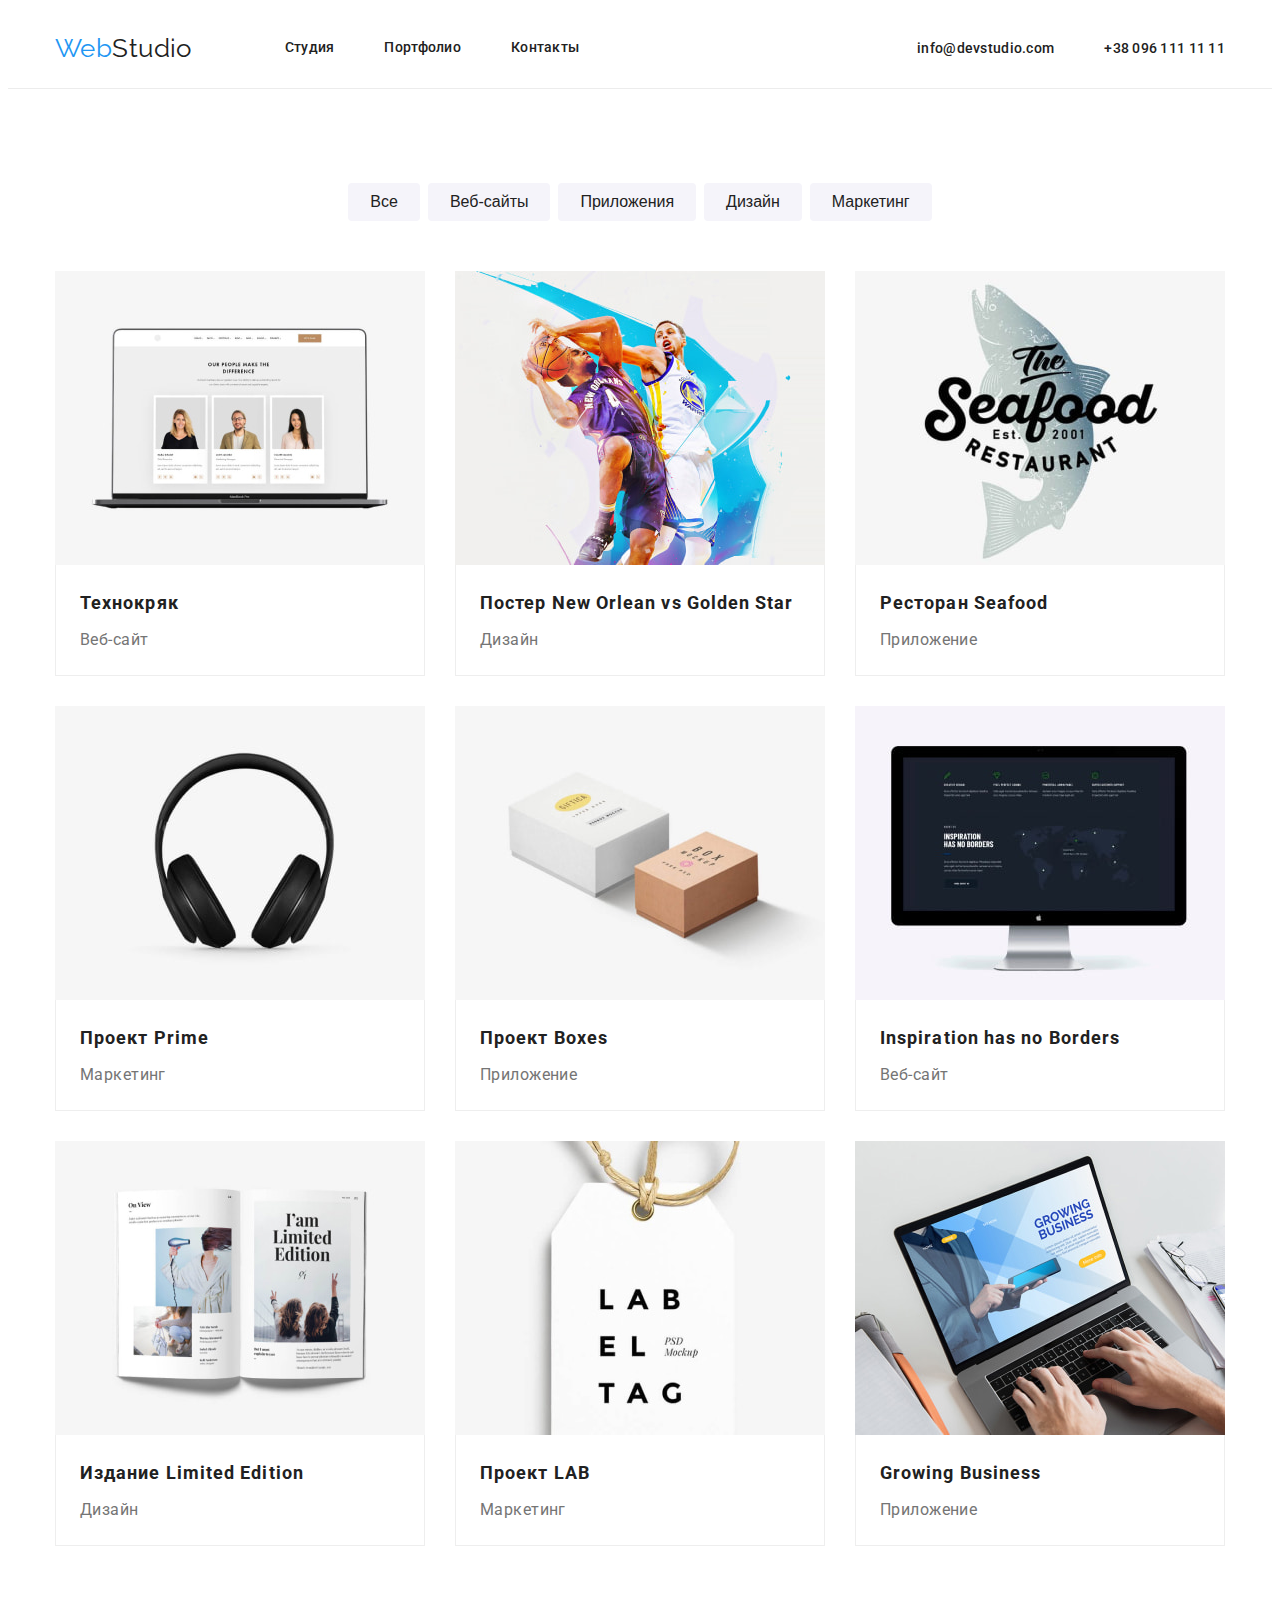
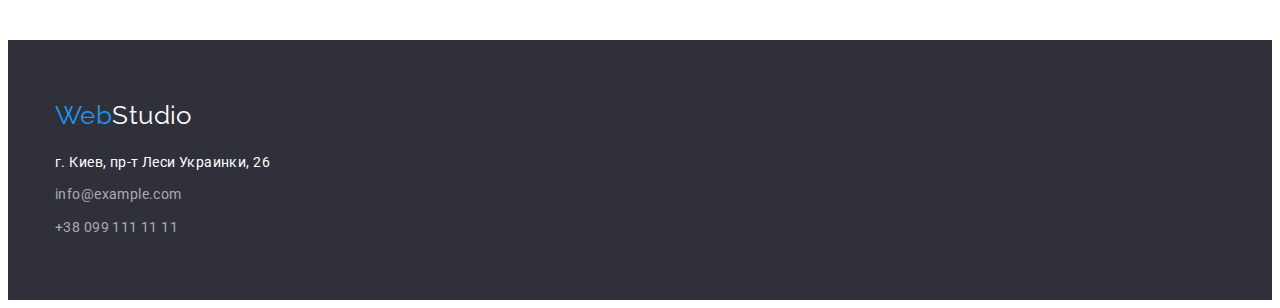
==== portfolio.html @ 61bf05d3 "Add clone repository goit-markup-hw-03" ====
<!DOCTYPE html>
<html lang="ru">
  <head>
    <meta charset="UTF-8" />
    <meta http-equiv="X-UA-Compatible" content="IE=edge" />
    <meta name="viewport" content="width=device-width, initial-scale=1.0" />
    <title>Портфолио</title>
    <link rel="stylesheet" href="./css/styles.css" />
    <link rel="preconnect" href="https://fonts.googleapis.com" />
    <link rel="preconnect" href="https://fonts.gstatic.com" crossorigin />
    <link
      href="https://fonts.googleapis.com/css2?family=Raleway:wght@700&family=Roboto:wght@400;500;700;900&display=swap"
      rel="stylesheet"
    />
  </head>
  <body>
    <!-- header -->
    <header class="header">
      <div class="container header-container">
        <a class="header-logo link" href="/index.html"
          ><span class="header-colortext">Web</span>Studio</a
        >

        <nav class="header-nav">
          <ul class="list header-list">
            <li class="header-item">
              <a class="link header-link" href="./index.html">Студия</a>
            </li>
            <li class="header-item">
              <a class="link header-link" href="./portfolio.html">Портфолио</a>
            </li>
            <li class="header-item">
              <a class="link header-link" href="">Контакты</a>
            </li>
          </ul>
        </nav>

        <ul class="list contacts-list">
          <li class="header-item">
            <a class="link header-contact" href="mailto:info@devstudio.com"
              >info@devstudio.com</a
            >
          </li>
          <li class="header-item">
            <a class="link header-contact" href="tel:+380961111111"
              >+38 096 111 11 11</a
            >
          </li>
        </ul>
      </div>
    </header>

    <main>
      <!-- portfolio page -->
      <section class="section portfolio">
        <div class="container">
          <!-- logical header  -->
          <h1 class="portfolio-title">Портфолио</h1>

          <!-- button block -->
          <ul class="list portfolio-filter-list">
            <li class="portfolio-item">
              <button class="portfolio-btn" type="button">Все</button>
            </li>
            <li class="portfolio-item">
              <button class="portfolio-btn" type="button">Веб-сайты</button>
            </li>
            <li class="portfolio-item">
              <button class="portfolio-btn" type="button">Приложения</button>
            </li>
            <li class="portfolio-item">
              <button class="portfolio-btn" type="button">Дизайн</button>
            </li>
            <li class="portfolio-item">
              <button class="portfolio-btn" type="button">Маркетинг</button>
            </li>
          </ul>

          <ul class="list portfolio-list">
            <li class="portfolio-item portfolio-cards">
              <a class="link portfolio-link" href=""
                ><img
                  class="portfolio-picture"
                  src="./images/portfolio/site-technocryak.jpg"
                  alt="Веб-сайт"
                  width="370"
                />
                <div class="portfolio-div">
                  <h2 class="portfolio-second-title">Технокряк</h2>
                  <p class="portfolio-after-title">Веб-сайт</p>
                </div>
              </a>
            </li>
            <li class="portfolio-item portfolio-cards">
              <a class="link portfolio-link" href=""
                ><img
                  class="portfolio-picture"
                  src="./images/portfolio/poster.jpg"
                  alt="Баскетболисты играют в баскетбол"
                  width="370"
                />
                <div class="portfolio-div">
                  <h2 class="portfolio-second-title">
                    Постер New Orlean vs Golden Star
                  </h2>
                  <p class="portfolio-after-title">Дизайн</p>
                </div>
              </a>
            </li>
            <li class="portfolio-item portfolio-cards">
              <a class="link portfolio-link" href=""
                ><img
                  class="portfolio-picture"
                  src="./images/portfolio/restaurant-seafood.jpg"
                  alt="Логотип с рыбой"
                  width="370"
                />
                <div class="portfolio-div">
                  <h2 class="portfolio-second-title">Ресторан Seafood</h2>
                  <p class="portfolio-after-title">Приложение</p>
                </div>
              </a>
            </li>
            <li class="portfolio-item portfolio-cards">
              <a class="link portfolio-link" href=""
                ><img
                  class="portfolio-picture"
                  src="./images/portfolio/project-prime.jpg"
                  alt="Черные наушники"
                  width="370"
                />
                <div class="portfolio-div">
                  <h2 class="portfolio-second-title">Проект Prime</h2>
                  <p class="portfolio-after-title">Маркетинг</p>
                </div>
              </a>
            </li>
            <li class="portfolio-item portfolio-cards">
              <a class="link portfolio-link" href=""
                ><img
                  class="portfolio-picture"
                  src="./images/portfolio/project-boxes.jpg"
                  alt="Две коробки"
                  width="370"
                />
                <div class="portfolio-div">
                  <h2 class="portfolio-second-title">Проект Boxes</h2>
                  <p class="portfolio-after-title">Приложение</p>
                </div>
              </a>
            </li>
            <li class="portfolio-item portfolio-cards">
              <a class="link portfolio-link" href=""
                ><img
                  class="portfolio-picture"
                  src="./images/portfolio/site-inspiration.jpg"
                  alt="Монитор со статистикой"
                  width="370"
                />
                <div class="portfolio-div">
                  <h2 class="portfolio-second-title" lang="en">
                    Inspiration has no Borders
                  </h2>
                  <p class="portfolio-after-title">Веб-сайт</p>
                </div>
              </a>
            </li>
            <li class="portfolio-item portfolio-cards">
              <a class="link portfolio-link" href=""
                ><img
                  class="portfolio-picture"
                  src="./images/portfolio/limited-edition.jpg"
                  alt="Книга со статьями"
                  width="370"
                />
                <div class="portfolio-div">
                  <h2 class="portfolio-second-title">
                    Издание Limited Edition
                  </h2>
                  <p class="portfolio-after-title">Дизайн</p>
                </div>
              </a>
            </li>
            <li class="portfolio-item portfolio-cards">
              <a class="link portfolio-link" href=""
                ><img
                  class="portfolio-picture"
                  src="./images/portfolio/project-lab.jpg"
                  alt="Бирка"
                  width="370"
                />
                <div class="portfolio-div">
                  <h2 class="portfolio-second-title">Проект LAB</h2>
                  <p class="portfolio-after-title">Маркетинг</p>
                </div>
              </a>
            </li>
            <li class="portfolio-item portfolio-cards">
              <a class="link portfolio-link" href=""
                ><img
                  class="portfolio-picture"
                  src="./images/portfolio/growing-business.jpg"
                  alt="Человек печтает на ноутбуке"
                  width="370"
                />
                <div class="portfolio-div">
                  <h2 class="portfolio-second-title" lang="en">
                    Growing Business
                  </h2>
                  <p class="portfolio-after-title">Приложение</p>
                </div>
              </a>
            </li>
          </ul>
        </div>
      </section>
    </main>
    <!-- site footer -->
    <footer class="footer">
      <div class="container">
        <a class="link footer-logo" href="/index.html"
          ><span class="footer-colortext">Web</span>Studio</a
        >

        <address class="footer-address">
          <ul class="list footer-list">
            <li class="footer-contact address">
              <a
                class="link add"
                target="_blank"
                rel="noopener"
                noreferrer
                href="https://goo.gl/maps/jbVV8wjMCnb47XMv7"
                >г. Киев, пр-т Леси Украинки, 26</a
              >
            </li>
            <li class="footer-contact address">
              <a class="link footer-contact" href="mailto:info@example.com"
                >info@example.com</a
              >
            </li>
            <li class="footer-contact address">
              <a class="link footer-contact" href="tel:+380991111111"
                >+38 099 111 11 11</a
              >
            </li>
          </ul>
        </address>
      </div>
    </footer>
  </body>
</html>
---- css/styles.css ----
/* basic style settings */

*,
::after,
::before {
  box-sizing: border-box;
}

p,
h1,
h2,
h3,
h4,
h5,
h6 {
  margin: 0;
  padding: 0;
}

ul,
ol {
  margin: 0;
  padding-left: 0;
  list-style: none;
}

button {
  cursor: pointer;
}

img {
  display: block;
  max-width: 100%;
  height: auto;
}

.section {
  padding-top: 94px;
  padding-bottom: 94px;
}

.link {
  text-decoration: none;
  color: var(--primary-text-color);
}

.container {
  width: 1200px;
  padding-left: 15px;
  padding-right: 15px;
  margin: 0 auto;
  /* border: 2px solid red; */
}

:root {
  --primary-text-color: #212121;
  --accent-color: #2196f3;
  --paragraph-color: #757575;
  --primary-background-color: #e5e5e5;
  --primary-white-color: #ffffff;
  --accent-background-color: #2f303a;
  --background-btn-color: #f5f4fa;
  --background-accent-btn: #188ce8;
  --header-border: #ececec;
}

body {
  color: var(--primary-text-color);
  background-color: var(--primary-white-color);

  font-family: Roboto, sans-serif;
  font-size: 14px;
  letter-spacing: 0.03em;
}

/* customizing styles header */

.header {
  border-bottom: 1px solid var(--header-border);
}

.header-container {
  display: flex;
  align-items: center;
}

/* .header-nav li {
  border: 2px solid rebeccapurple;
} */

.header-colortext {
  color: var(--accent-color);
}

.header-logo {
  font-family: Raleway;
  font-size: 26px;
  line-height: 1.19;
}

.header-list {
  display: flex;
  margin-left: 93px;
}

.header-list .header-item:not(:last-child) {
  margin-right: 50px;
}

.header-list .link {
  display: block;
  padding-top: 32px;
  padding-bottom: 32px;
}

.header-link:hover {
  color: var(--accent-color);
}

.contacts-list {
  display: flex;
  margin-left: auto;
}

.contacts-list .header-item + .header-item {
  margin-left: 50px;
}

.header-contact:hover,
.header-contact:focus {
  color: var(--accent-color);
}

.header-link,
.header-contact {
  font-weight: 500;
  line-height: 1.14;
  letter-spacing: 0.02em;
}

/* customizing styles hero block */

.hero {
  background-color: var(--accent-background-color);

  padding-top: 200px;
  padding-bottom: 200px;
  align-items: center;
}

.hero .container {
  text-align: center;
}

.hero-title {
  margin-bottom: 30px;

  color: var(--primary-white-color);

  font-weight: 900;
  font-size: 44px;
  line-height: 1.36;
  text-align: center;
  letter-spacing: 0.06em;
  text-transform: uppercase;
}

.hero-btn {
  padding-top: 10px;
  padding-left: 32px;
  padding-bottom: 10px;
  padding-right: 32px;
  justify-content: center;

  text-align: center;
  border-width: 0px;
  border-radius: 4px;
  border: none;

  color: var(--primary-white-color);
  background-color: var(--accent-color);

  font-weight: bold;
  font-size: 16px;
  line-height: 1.86;
  letter-spacing: 0.06em;
}

.hero-btn:hover,
.hero-btn:focus {
  background-color: var(--background-accent-btn);
}

/* customizing styles about block */

.about {
  padding-top: 94px;
  padding-bottom: 94px;
}

.about-list {
  display: flex;
  justify-content: space-between;
}

.about-list .about-item + .about-item {
  margin-left: 30px;
}

.about-title {
  /* hide the title */
  position: absolute;
  width: 1px;
  height: 1px;
  margin: -1px;
  padding: 0;
  overflow: hidden;
  border: 0;
  clip: rect(0 0 0 0);
}

.about-second-title {
  margin-bottom: 10px;

  line-height: 1.14;
  text-transform: uppercase;
}

.about-after-title {
  color: var(--paragraph-color);

  line-height: 1.5;
}

/* customizing styles activity block */

.activity {
  padding-top: 0;
}

.activity-title {
  margin-bottom: 50px;

  font-size: 36px;
  line-height: 1.17;
  text-align: center;
}

.activity-list {
  display: flex;
  align-items: center;
}

.activity-list .activity-item + .activity-item {
  margin-left: 30px;
}

/* customizing styles team block */

.team {
  background-color: var(--background-btn-color);
}

.team-title {
  margin-bottom: 50px;

  font-size: 36px;
  line-height: 42px;
  text-align: center;
}

.team-list {
  display: flex;
  align-items: center;
  justify-content: center;
}

.team-list .team-item + .team-item {
  margin-left: 30px;
}

.team-item {
  background-color: var(--primary-white-color);

  box-shadow: 0px 1px 3px rgba(0, 0, 0, 0.12), 0px 1px 1px rgba(0, 0, 0, 0.14),
    0px 2px 1px rgba(0, 0, 0, 0.2);
  border-radius: 0px 0px 4px 4px;
}

.team-div {
  padding-top: 30px;
  padding-bottom: 30px;
}

.team-second-title {
  margin-bottom: 10px;

  font-weight: 500;
  font-size: 16px;
  line-height: 1.18;
  text-align: center;
}

.team-after-title {
  /* padding-bottom: 30px; */

  color: var(--paragraph-color);

  font-size: 16px;
  line-height: 1.18;
  text-align: center;
}

/* customizing styles footer */

.footer {
  padding-top: 60px;
  padding-bottom: 60px;

  background-color: var(--accent-background-color);
}

.footer-colortext {
  color: var(--accent-color);
}

.footer-logo {
  display: block;
  margin-bottom: 20px;

  color: var(--primary-white-color);

  font-family: Raleway;
  font-size: 26px;
  line-height: 1.19;
}

.footer-contact:focus {
  color: var(--accent-color);
}

.footer-contact {
  color: rgba(255, 255, 255, 0.6);

  font-style: normal;
  line-height: 1.71;
}

.footer-contact:not(:last-child) {
  margin-bottom: 9px;
}

.add {
  color: var(--primary-white-color);
}

/* ----portfolio---- */

/* customizing styles portfolio page */

.portfolio-title {
  /* hide the title */
  position: absolute;
  width: 1px;
  height: 1px;
  margin: -1px;
  padding: 0;
  overflow: hidden;
  border: 0;
  clip: rect(0 0 0 0);
}

.portfolio-filter-list {
  display: flex;
  justify-content: center;
  margin-bottom: 50px;
}

.portfolio-filter-list .portfolio-item + .portfolio-item {
  margin-left: 8px;
}

.portfolio-list {
  display: flex;
  flex-wrap: wrap;
  margin-top: -30px;
  margin-left: -30px;
}

.portfolio-cards {
  margin-top: 30px;
  margin-left: 30px;
  flex-basis: calc(100% - 90px) / 3;
}

.portfolio-div {
  border-left: 1px solid #eeeeee;
  border-right: 1px solid #eeeeee;
  border-bottom: 1px solid #eeeeee;

  padding: 20px 24px 20px 24px;
}

.portfolio-btn {
  padding-top: 6px;
  padding-left: 22px;
  padding-bottom: 6px;
  padding-right: 22px;

  color: var(--primary-text-color);
  background-color: var(--background-btn-color);

  font-weight: 500;
  font-size: 16px;
  line-height: 1.62;
  text-align: center;

  border-width: 0px;
  border-radius: 4px;
}

.portfolio-btn:focus,
.portfolio-btn:hover {
  color: var(--primary-white-color);
  background-color: var(--accent-color);
}

.portfolio-second-title {
  margin-bottom: 4px;

  font-weight: bold;
  font-size: 18px;
  line-height: 2;
  letter-spacing: 0.06em;
}

.portfolio-after-title {
  color: var(--paragraph-color);

  font-size: 16px;
  line-height: 1.87;
}
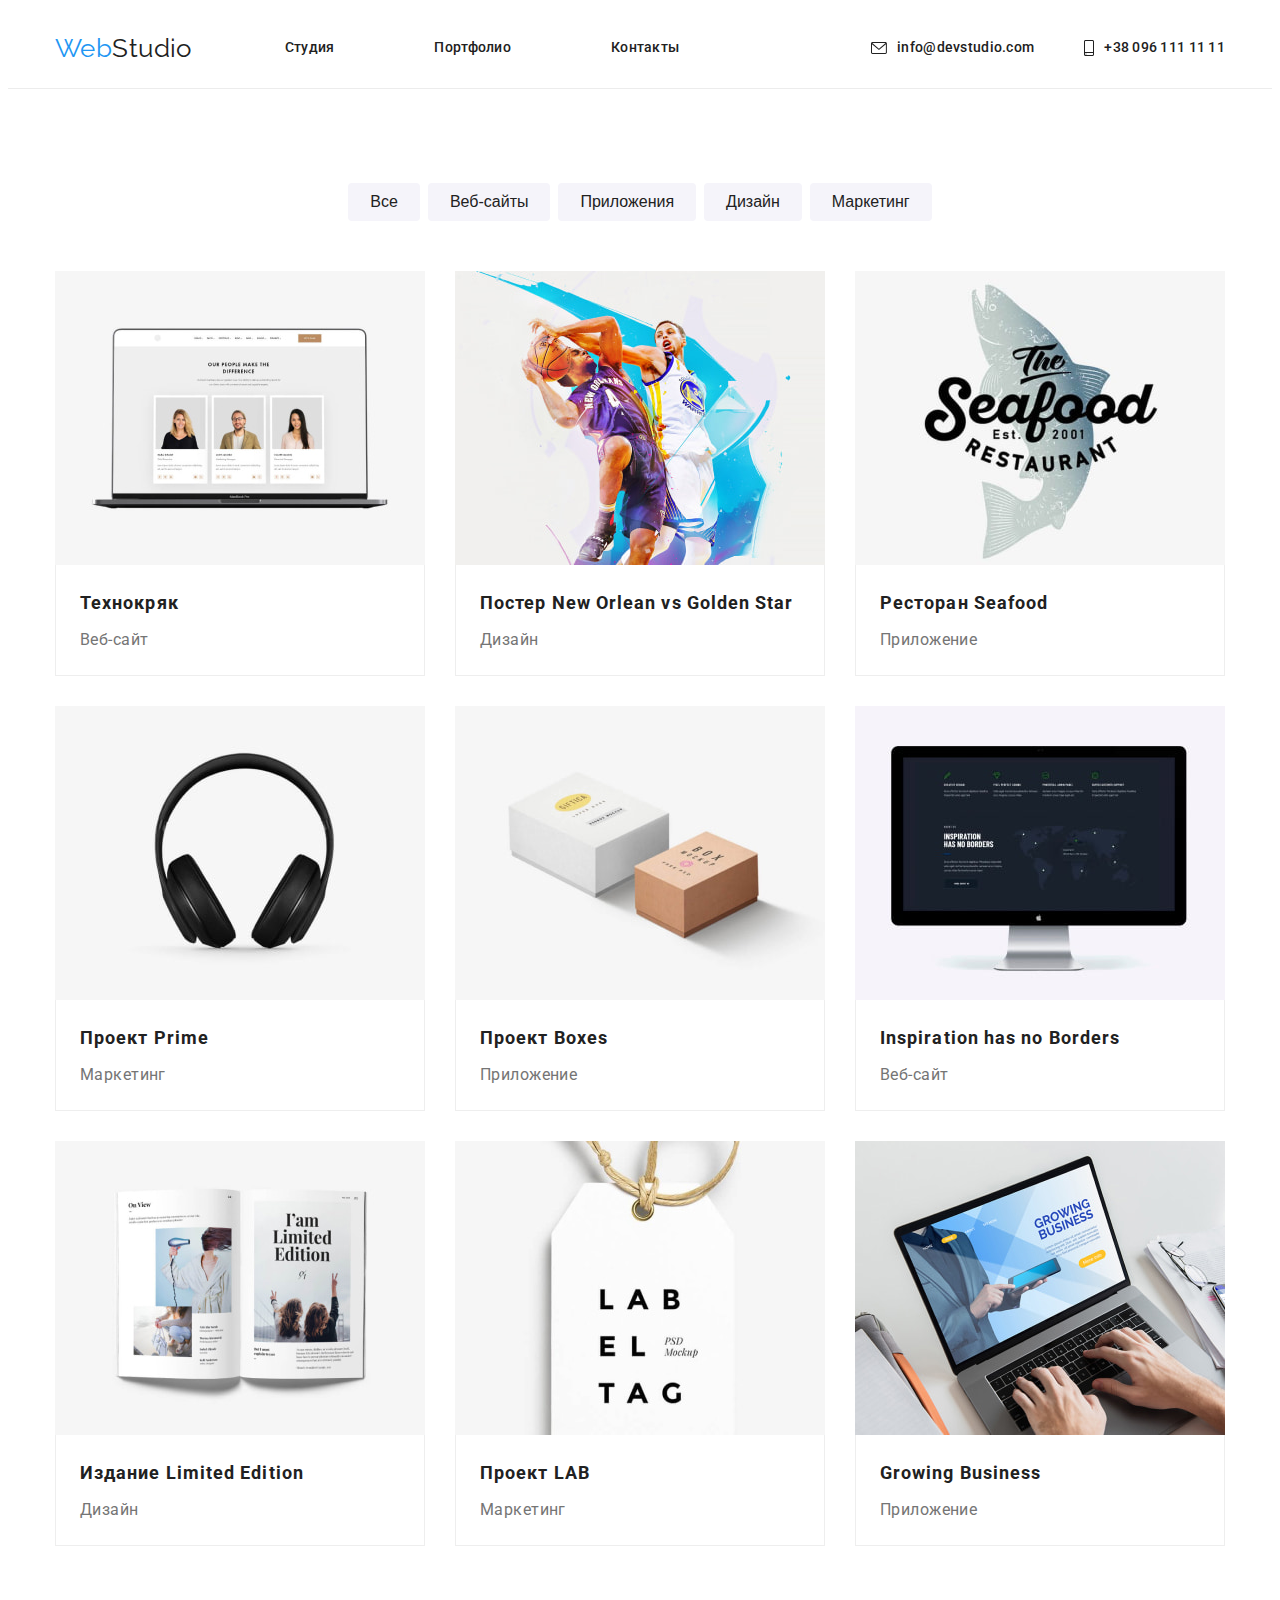
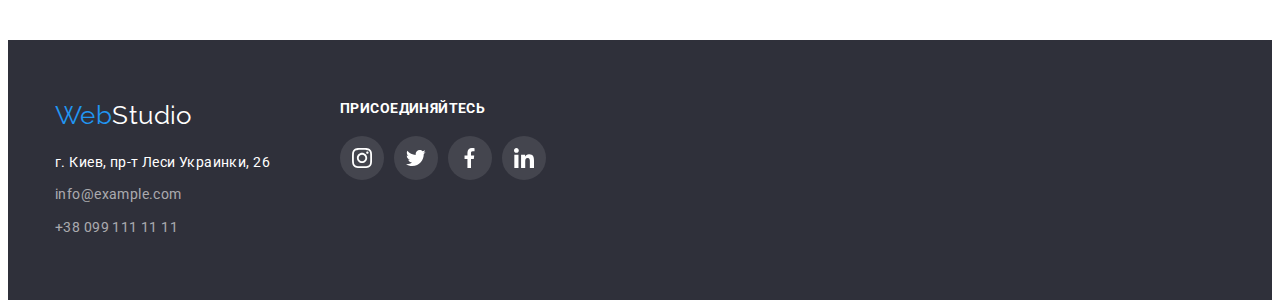
==== commit e5948894: "Add refactoring code" ====
--- a/portfolio.html
+++ b/portfolio.html
@@ -4,7 +4,14 @@
     <meta charset="UTF-8" />
     <meta http-equiv="X-UA-Compatible" content="IE=edge" />
     <meta name="viewport" content="width=device-width, initial-scale=1.0" />
-    <title>Портфолио</title>
+    <title>Студия</title>
+    <link
+      rel="stylesheet"
+      href="https://cdnjs.cloudflare.com/ajax/libs/modern-normalize/1.1.0/modern-normalize.min.css"
+      integrity="sha512-wpPYUAdjBVSE4KJnH1VR1HeZfpl1ub8YT/NKx4PuQ5NmX2tKuGu6U/JRp5y+Y8XG2tV+wKQpNHVUX03MfMFn9Q=="
+      crossorigin="anonymous"
+      referrerpolicy="no-referrer"
+    />
     <link rel="stylesheet" href="./css/styles.css" />
     <link rel="preconnect" href="https://fonts.googleapis.com" />
     <link rel="preconnect" href="https://fonts.gstatic.com" crossorigin />
@@ -37,11 +44,23 @@
 
         <ul class="list contacts-list">
           <li class="header-item">
+            <div class="header-icon-div">
+              <a class="link header-icon-link" href=""
+                ><svg class="header-icon" width="16" height="12">
+                  <use href="./images/icons.svg#icon-mail"></use></svg
+              ></a>
+            </div>
             <a class="link header-contact" href="mailto:info@devstudio.com"
               >info@devstudio.com</a
             >
           </li>
           <li class="header-item">
+            <div class="header-icon-div">
+              <a class="link header-icon-link" href="">
+                <svg class="header-icon" width="10" height="16">
+                  <use href="./images/icons.svg#icon-smartphone"></use></svg
+              ></a>
+            </div>
             <a class="link header-contact" href="tel:+380961111111"
               >+38 096 111 11 11</a
             >
@@ -217,35 +236,66 @@
     </main>
     <!-- site footer -->
     <footer class="footer">
-      <div class="container">
-        <a class="link footer-logo" href="/index.html"
-          ><span class="footer-colortext">Web</span>Studio</a
-        >
-
-        <address class="footer-address">
-          <ul class="list footer-list">
-            <li class="footer-contact address">
-              <a
-                class="link add"
-                target="_blank"
-                rel="noopener"
-                noreferrer
-                href="https://goo.gl/maps/jbVV8wjMCnb47XMv7"
-                >г. Киев, пр-т Леси Украинки, 26</a
-              >
-            </li>
-            <li class="footer-contact address">
-              <a class="link footer-contact" href="mailto:info@example.com"
-                >info@example.com</a
-              >
-            </li>
-            <li class="footer-contact address">
-              <a class="link footer-contact" href="tel:+380991111111"
-                >+38 099 111 11 11</a
-              >
+      <div class="container footer-container">
+        <div class="footer-address-div">
+          <a class="link footer-logo" href="/index.html"
+            ><span class="footer-colortext">Web</span>Studio</a
+          >
+
+          <address class="footer-address">
+            <ul class="list footer-list">
+              <li class="footer-contact address">
+                <a
+                  class="link add"
+                  target="_blank"
+                  rel="noopener noreferrer"
+                  href="https://goo.gl/maps/jbVV8wjMCnb47XMv7"
+                  >г. Киев, пр-т Леси Украинки, 26</a
+                >
+              </li>
+              <li class="footer-contact address">
+                <a class="link footer-contact" href="mailto:info@example.com"
+                  >info@example.com</a
+                >
+              </li>
+              <li class="footer-contact address">
+                <a class="link footer-contact" href="tel:+380991111111"
+                  >+38 099 111 11 11</a
+                >
+              </li>
+            </ul>
+          </address>
+        </div>
+        <div class="footer-social-div">
+          <p class="footer-text">присоединяйтесь</p>
+          <ul class="list footer-social-list">
+            <li class="footer-social-item">
+              <a class="footer-social-icon" href="">
+                <svg class="footer-social-icon" width="20" height="20">
+                  <use href="./images/icons.svg#icon-instagram"></use>
+                </svg>
+              </a>
+            </li>
+            <li class="footer-social-item">
+              <a class="footer-social-icon" href=""
+                ><svg class="footer-social-icon" width="20" height="20">
+                  <use href="./images/icons.svg#icon-twitter"></use></svg
+              ></a>
+            </li>
+            <li class="footer-social-item">
+              <a class="footer-social-icon" href=""
+                ><svg class="footer-social-icon" width="20" height="20">
+                  <use href="./images/icons.svg#icon-facebook"></use></svg
+              ></a>
+            </li>
+            <li class="footer-social-item">
+              <a class="footer-social-icon" href=""
+                ><svg class="footer-social-icon" width="20" height="20">
+                  <use href="./images/icons.svg#icon-linkedin"></use></svg
+              ></a>
             </li>
           </ul>
-        </address>
+        </div>
       </div>
     </footer>
   </body>
--- a/css/styles.css
+++ b/css/styles.css
@@ -49,7 +49,6 @@
   padding-left: 15px;
   padding-right: 15px;
   margin: 0 auto;
-  /* border: 2px solid red; */
 }
 
 :root {
@@ -62,6 +61,7 @@
   --background-btn-color: #f5f4fa;
   --background-accent-btn: #188ce8;
   --header-border: #ececec;
+  --icon-color: #afb1b8;
 }
 
 body {
@@ -122,12 +122,51 @@
   margin-left: auto;
 }
 
-.contacts-list .header-item + .header-item {
+.header-item {
+  display: flex;
+  justify-content: center;
+  align-items: center;
+}
+
+.header-item + .header-item {
   margin-left: 50px;
 }
 
-.header-contact:hover,
-.header-contact:focus {
+.header-icon-div {
+  display: flex;
+  align-items: center;
+  justify-content: center;
+
+  margin-right: 10px;
+}
+
+.header-icon {
+  fill: currentColor;
+}
+
+.header-icon-link {
+  display: flex;
+  align-items: center;
+  justify-content: center;
+}
+
+/* blue icon only */
+
+.header-item:hover .header-icon-link,
+.header-item:focus .header-icon-link {
+  color: var(--accent-color);
+}
+
+/* blue text only */
+
+.footer-social-icon {
+  display: flex;
+  align-items: center;
+  justify-content: center;
+}
+
+.header-item:hover .header-contact,
+.header-item:focus .header-contact {
   color: var(--accent-color);
 }
 
@@ -142,6 +181,14 @@
 
 .hero {
   background-color: var(--accent-background-color);
+  background-image: linear-gradient(
+      rgba(47, 48, 58, 0.4),
+      rgba(47, 48, 58, 0.4)
+    ),
+    url(../images/hero-bg.jpg);
+  background-repeat: no-repeat;
+  background-position: center;
+  background-size: cover;
 
   padding-top: 200px;
   padding-bottom: 200px;
@@ -219,6 +266,20 @@
   clip: rect(0 0 0 0);
 }
 
+.about-icon-div {
+  display: flex;
+  align-items: center;
+  justify-content: center;
+
+  margin-bottom: 30px;
+
+  width: 270px;
+  height: 120px;
+
+  background-color: var(--background-btn-color);
+  border-radius: 4px;
+}
+
 .about-second-title {
   margin-bottom: 10px;
 
@@ -302,13 +363,96 @@
 }
 
 .team-after-title {
-  /* padding-bottom: 30px; */
+  margin-bottom: 16px;
 
   color: var(--paragraph-color);
 
   font-size: 16px;
   line-height: 1.18;
   text-align: center;
+}
+
+.team-social-list {
+  display: flex;
+  justify-content: center;
+}
+
+.team-social-item + .team-social-item {
+  margin-left: 10px;
+}
+
+.team-social-icon {
+  fill: var(--icon-color);
+}
+
+.team-social-link {
+  display: flex;
+  align-items: center;
+  justify-content: center;
+
+  width: 44px;
+  height: 44px;
+  border-radius: 50%;
+}
+
+.team-social-link:hover,
+.team-social-link:focus {
+  background-color: var(--accent-color);
+}
+
+.team-social-link:hover .team-social-icon,
+.team-social-link:focus .team-social-icon {
+  fill: var(--primary-white-color);
+}
+
+/* customizing styles clients */
+
+.clients-title {
+  text-align: center;
+  margin-bottom: 50px;
+
+  font-size: 36px;
+  line-height: 42px;
+  letter-spacing: 0.03em;
+}
+
+.clients-list {
+  display: flex;
+  align-items: center;
+  justify-content: center;
+}
+
+.clients-link-icon {
+  display: flex;
+  align-items: center;
+  justify-content: center;
+
+  border: 1px solid #afb1b8;
+  /* box-sizing: border-box; */
+  border-radius: 4px;
+
+  width: 170px;
+  height: 92px;
+
+  fill: var(--icon-color);
+}
+
+.clients-company-icon {
+  fill: var(--icon-color);
+}
+
+.clients-link-icon:hover,
+.clients-link-icon:focus {
+  border: 1px solid var(--accent-color);
+}
+
+.clients-link-icon:hover .clients-company-icon,
+.clients-link-icon:focus .clients-company-icon {
+  fill: var(--accent-color);
+}
+
+.clients-item + .clients-item {
+  margin-left: 30px;
 }
 
 /* customizing styles footer */
@@ -320,6 +464,14 @@
   background-color: var(--accent-background-color);
 }
 
+.footer-container {
+  display: flex;
+}
+
+.footer-address-div:not(:last-child) {
+  margin-right: 70px;
+}
+
 .footer-colortext {
   color: var(--accent-color);
 }
@@ -352,6 +504,47 @@
 
 .add {
   color: var(--primary-white-color);
+}
+
+.footer-text {
+  margin-bottom: 20px;
+
+  font-weight: bold;
+  font-size: 14px;
+  line-height: 16px;
+  letter-spacing: 0.03em;
+  text-transform: uppercase;
+
+  color: var(--primary-white-color);
+}
+
+.footer-social-list {
+  display: flex;
+  justify-content: center;
+}
+
+.footer-social-item + .footer-social-item {
+  margin-left: 10px;
+}
+
+.footer-social-icon {
+  fill: var(--primary-white-color);
+}
+
+.footer-social-item {
+  display: flex;
+  align-items: center;
+  justify-content: center;
+
+  width: 44px;
+  height: 44px;
+  border-radius: 50%;
+  background-color: rgba(255, 255, 255, 0.1);
+}
+
+.footer-social-item:hover,
+.footer-social-item:focus {
+  background-color: var(--accent-color);
 }
 
 /* ----portfolio---- */
@@ -393,6 +586,12 @@
   flex-basis: calc(100% - 90px) / 3;
 }
 
+.portfolio-cards:hover,
+.portfolio-cards:focus {
+  box-shadow: 0px 1px 1px rgba(0, 0, 0, 0.12), 0px 4px 4px rgba(0, 0, 0, 0.06),
+    1px 4px 6px rgba(0, 0, 0, 0.16);
+}
+
 .portfolio-div {
   border-left: 1px solid #eeeeee;
   border-right: 1px solid #eeeeee;
@@ -423,6 +622,8 @@
 .portfolio-btn:hover {
   color: var(--primary-white-color);
   background-color: var(--accent-color);
+  box-shadow: 0px 3px 1px rgba(0, 0, 0, 0.1), 0px 1px 2px rgba(0, 0, 0, 0.08),
+    0px 2px 2px rgba(0, 0, 0, 0.12);
 }
 
 .portfolio-second-title {
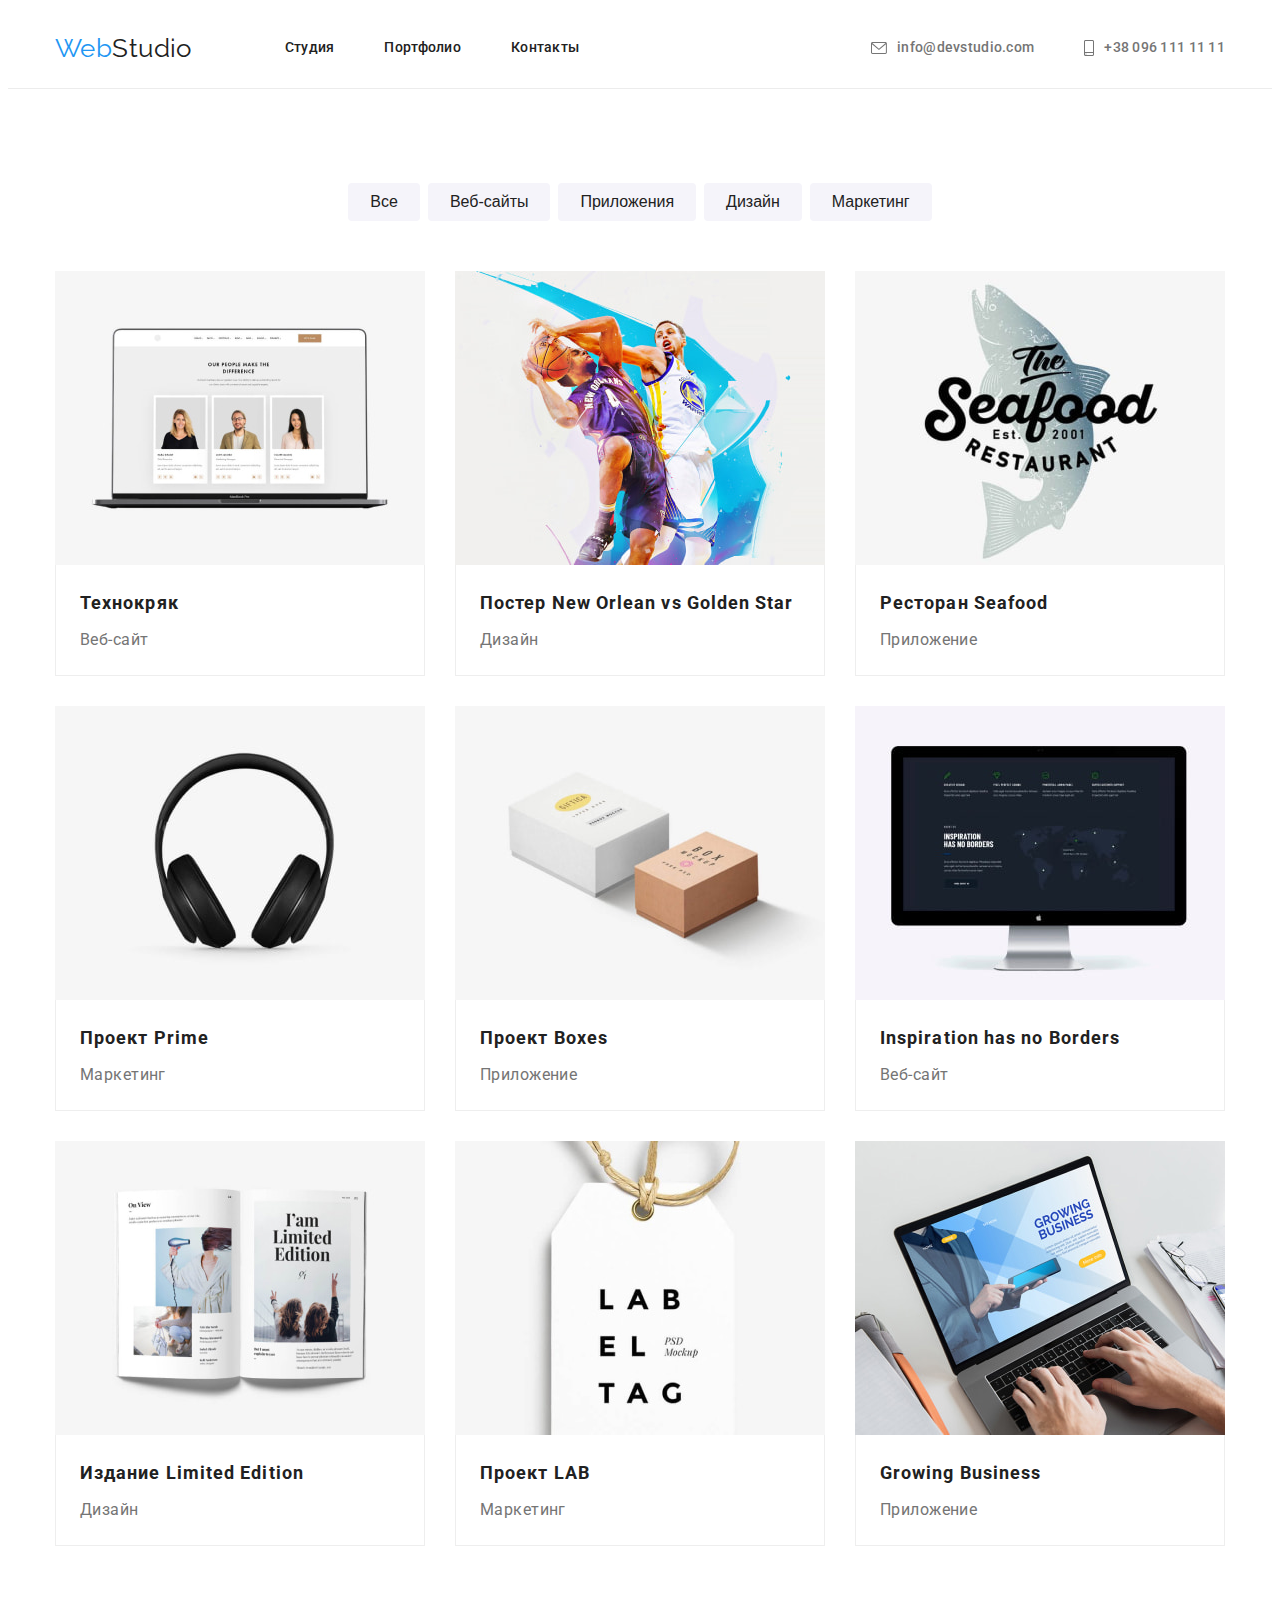
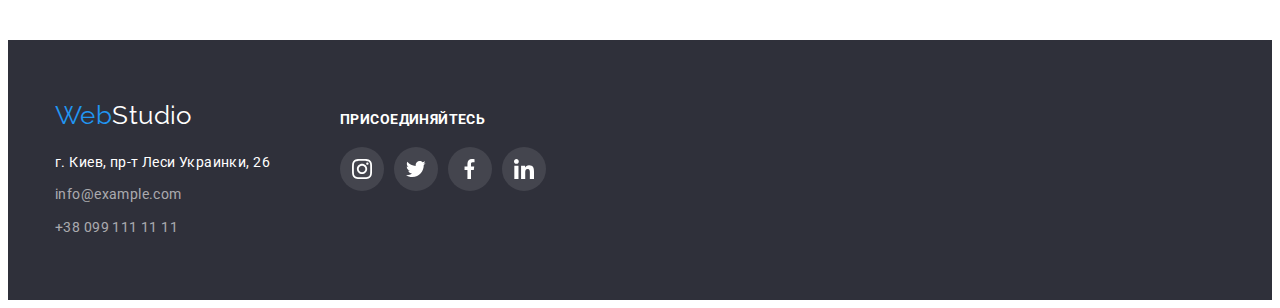
==== commit 3c64e258: "Add refactoring code" ====
--- a/portfolio.html
+++ b/portfolio.html
@@ -24,11 +24,13 @@
     <!-- header -->
     <header class="header">
       <div class="container header-container">
-        <a class="header-logo link" href="/index.html"
-          ><span class="header-colortext">Web</span>Studio</a
-        >
-
         <nav class="header-nav">
+          <!-- <div class="header-logo-div"> -->
+          <a class="header-logo link" href="/index.html"
+            ><span class="header-colortext">Web</span>Studio</a
+          >
+          <!-- </div> -->
+
           <ul class="list header-list">
             <li class="header-item">
               <a class="link header-link" href="./index.html">Студия</a>
--- a/css/styles.css
+++ b/css/styles.css
@@ -88,11 +88,25 @@
   border: 2px solid rebeccapurple;
 } */
 
+/* .header-logo-div {
+  display: flex;
+} */
+
+/* .header-nav .header-logo {
+  display: flex;
+} */
+
+.header-nav {
+  display: flex;
+  align-items: center;
+}
+
 .header-colortext {
   color: var(--accent-color);
 }
 
 .header-logo {
+  flex-direction: column;
   font-family: Raleway;
   font-size: 26px;
   line-height: 1.19;
@@ -101,10 +115,6 @@
 .header-list {
   display: flex;
   margin-left: 93px;
-}
-
-.header-list .header-item:not(:last-child) {
-  margin-right: 50px;
 }
 
 .header-list .link {
@@ -140,21 +150,23 @@
   margin-right: 10px;
 }
 
-.header-icon {
+/* .header-icon {
   fill: currentColor;
-}
+} */
 
 .header-icon-link {
   display: flex;
   align-items: center;
   justify-content: center;
+
+  fill: var(--paragraph-color);
 }
 
 /* blue icon only */
 
 .header-item:hover .header-icon-link,
 .header-item:focus .header-icon-link {
-  color: var(--accent-color);
+  fill: var(--accent-color);
 }
 
 /* blue text only */
@@ -163,6 +175,10 @@
   display: flex;
   align-items: center;
   justify-content: center;
+}
+
+.header-contact {
+  color: var(--paragraph-color);
 }
 
 .header-item:hover .header-contact,
@@ -466,6 +482,7 @@
 
 .footer-container {
   display: flex;
+  align-items: baseline;
 }
 
 .footer-address-div:not(:last-child) {
